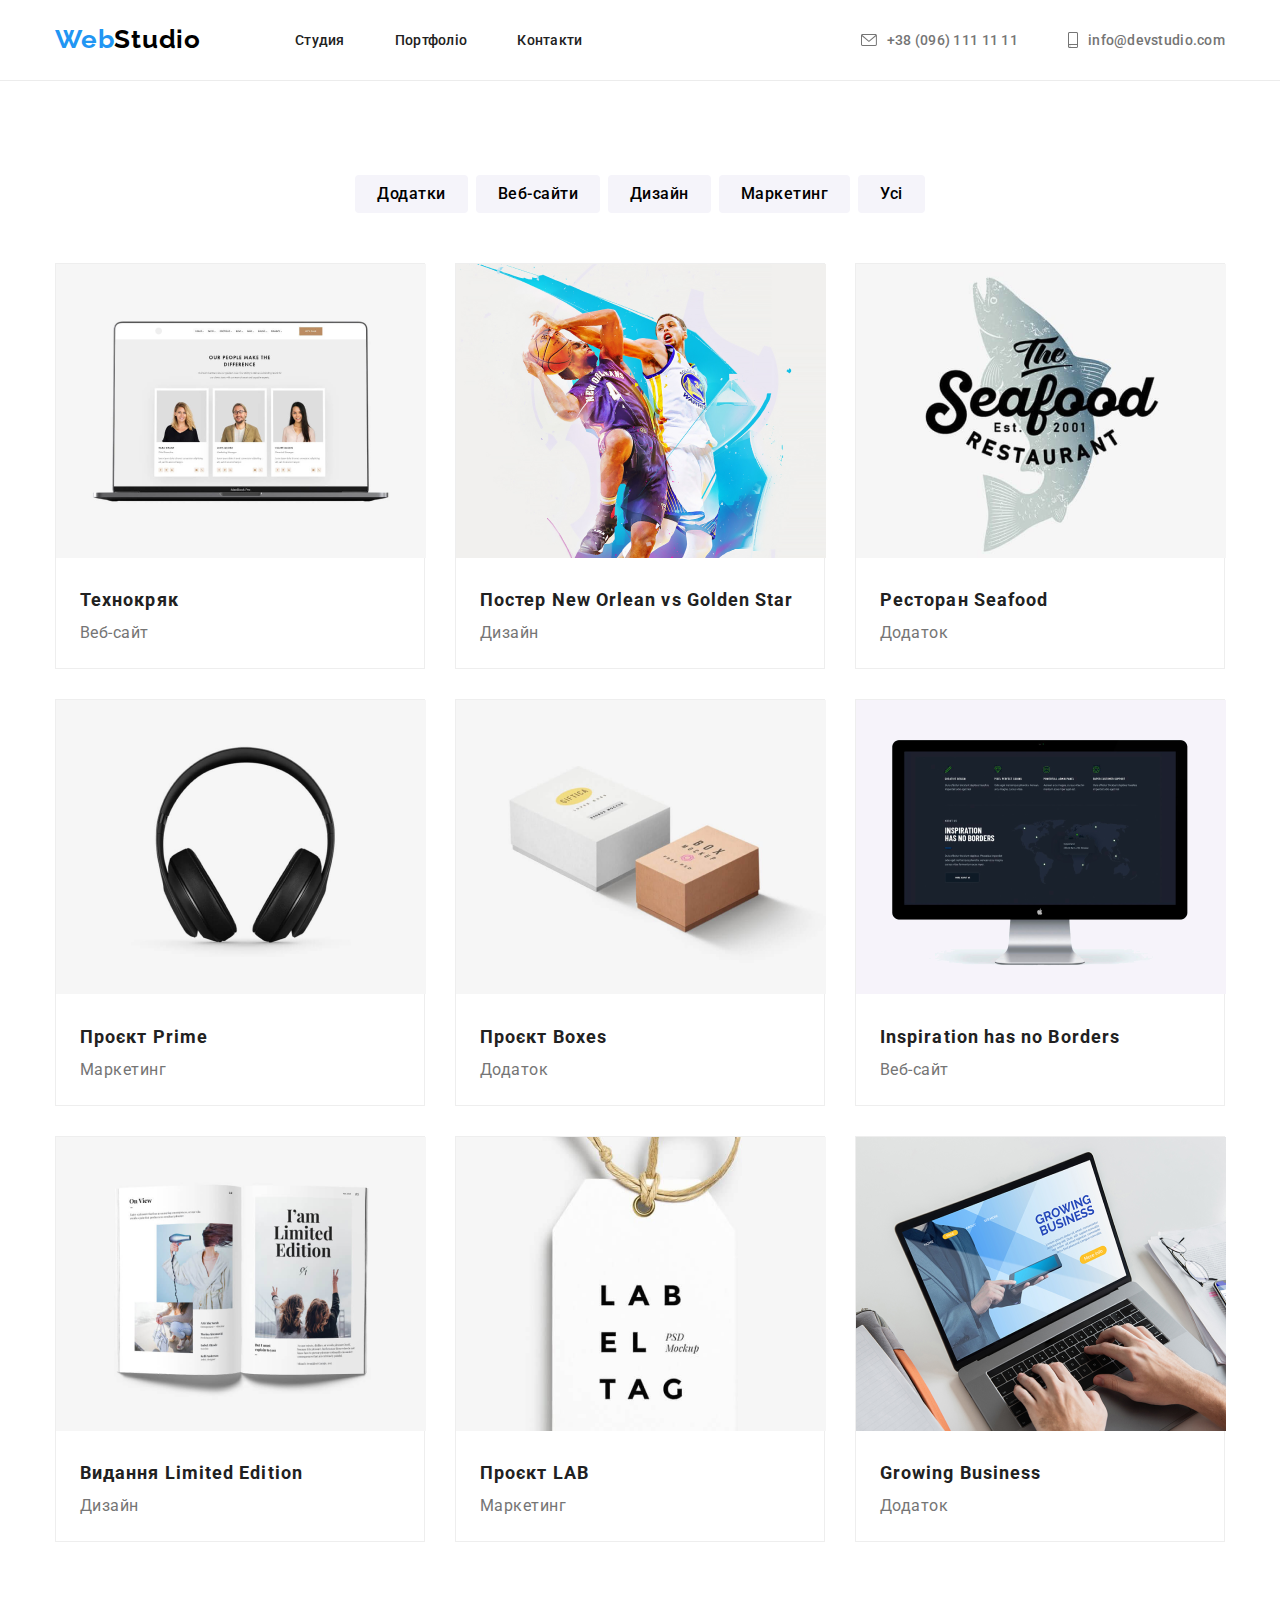
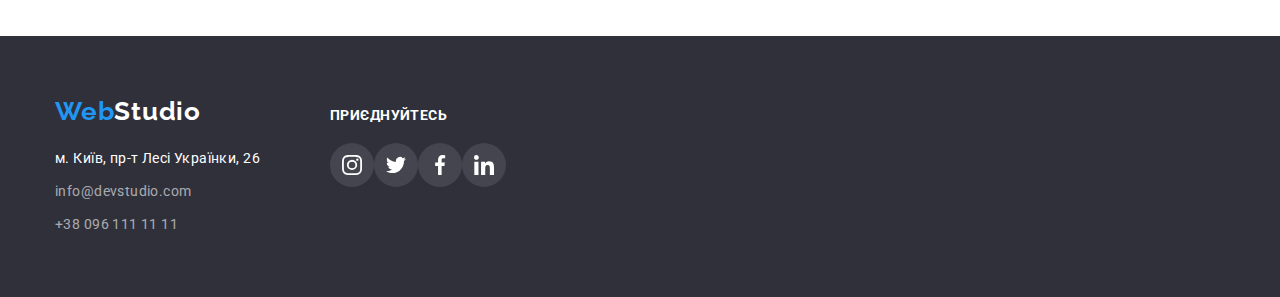
==== portfolio.html @ ba8a191d "add styles" ====
<!DOCTYPE html>
<html lang="uk">
  <head>
    <meta charset="UTF-8" />
    <meta http-equiv="X-UA-Compatible" content="IE=edge" />
    <meta name="viewport" content="width=device-width, initial-scale=1.0" />
    <link
      href="https://fonts.googleapis.com/css2?family=Raleway:wght@700&display=swap"
      rel="stylesheet"
    />
    <link rel="preconnect" href="https://fonts.googleapis.com" />
    <link rel="preconnect" href="https://fonts.gstatic.com" crossorigin />
    <link
      href="https://fonts.googleapis.com/css2?family=Raleway:wght@700&family=Roboto:wght@400;500;700;900&display=swap"
      rel="stylesheet"
    />
    <link
      rel="stylesheet"
      href="https://cdnjs.cloudflare.com/ajax/libs/modern-normalize/1.1.0/modern-normalize.min.css"
    />
    <link rel="stylesheet" href="./styles/portfolio.css" />
    <title>Web Studio</title>
  </head>
  <body>
    <!--Шапка и навигатор-->
    <header class="page-header">
      <nav class="container main-nav">
        <a class="website_name name-1" href="/index.html"
          >Web<span class="studio">Studio</span></a
        >
        <ul class="list">
          <li class="item"><a class="choice" href="./index.html">Студия</a></li>
          <li class="item"><a class="choice" href="">Портфоліо</a></li>
          <li class="item"><a class="choice" href="">Контакти</a></li>
        </ul>
        <div class="info">
          <a class="contact" href="tel:+380961111111">
            <svg class="link_mail">
              <use
                href="images/icon/symbol-defs_2.svg#icon-envelope-hover"
                width="16"
                height="12"
              ></use>
            </svg>
            +38 (096) 111 11 11</a
          >
          <a class="contact" href="mailto:info@devstudio.com">
            <svg class="link_nomer">
              <use href="./images/icon/symbol-defs_2.svg#icon-smartphone"></use>
            </svg>
            info@devstudio.com</a
          >
        </div>
      </nav>
    </header>
    <!-- Кнопки 6 штук-->
    <main>
      <section class="button_fon">
        <div class="container cont_main">
          <ul class="list-1">
            <li class="knopki">
              <button type="button" class="but">Додатки</button>
            </li>
            <li class="knopki">
              <button type="button" class="but">Веб-сайти</button>
            </li>
            <li class="knopki">
              <button type="button" class="but">Дизайн</button>
            </li>
            <li class="knopki">
              <button type="button" class="but">Маркетинг</button>
            </li>
            <li class="knopki">
              <button type="button" class="but">Усі</button>
            </li>
          </ul>
          <!-- Перечень фото с обьяснением-->
          <ul class="list-2">
            <li class="item_photo">
              <img width="370" src="./images/img/h1.jpeg" alt="Технокряк" />
              <div class="h3_p">
                <h3 class="hthree">Технокряк</h3>
                <p class="text">Веб-сайт</p>
              </div>
            </li>
            <li class="item_photo">
              <img
                width="370"
                src="./images/img/h2.jpeg"
                alt="Постер New Orlean vs Golden Star"
              />
              <div class="h3_p">
                <h3 class="hthree">Постер New Orlean vs Golden Star</h3>
                <p class="text">Дизайн</p>
              </div>
            </li>
            <li class="item_photo">
              <img
                width="370"
                src="./images/img/h3.jpeg"
                alt="Ресторан Seafood"
              />
              <div class="h3_p">
                <h3 class="hthree">Ресторан Seafood</h3>
                <p class="text">Додаток</p>
              </div>
            </li>
            <li class="item_photo">
              <img width="370" src="./images/img/h4.jpeg" alt="Проєкт Prime" />
              <div class="h3_p">
                <h3 class="hthree">Проєкт Prime</h3>
                <p class="text">Маркетинг</p>
              </div>
            </li>
            <li class="item_photo">
              <img width="370" src="./images/img/h5.jpeg" alt="Проєкт Boxes" />
              <div class="h3_p">
                <h3 class="hthree">Проєкт Boxes</h3>
                <p class="text">Додаток</p>
              </div>
            </li>
            <li class="item_photo">
              <img
                width="370"
                src="./images/img/h6.jpeg"
                alt="Inspiration has no Borders"
              />
              <div class="h3_p">
                <h3 class="hthree">Inspiration has no Borders</h3>
                <p class="text">Веб-сайт</p>
              </div>
            </li>
            <li class="item_photo">
              <img
                width="370"
                src="./images/img/h7.jpeg"
                alt="Видання Limited Edition"
              />
              <div class="h3_p">
                <h3 class="hthree">Видання Limited Edition</h3>
                <p class="text">Дизайн</p>
              </div>
            </li>
            <li class="item_photo">
              <img width="370" src="./images/img/h8.jpeg" alt="Проєкт LAB" />
              <div class="h3_p">
                <h3 class="hthree">Проєкт LAB</h3>
                <p class="text">Маркетинг</p>
              </div>
            </li>
            <li class="item_photo">
              <img
                width="370"
                src="./images/img/h9.jpeg"
                alt="Growing Business"
              />
              <div class="h3_p">
                <h3 class="hthree">Growing Business</h3>
                <p class="text">Додаток</p>
              </div>
            </li>
          </ul>
        </div>
      </section>
    </main>
    <!--Дно-->
    <footer class="floor">
      <div class="container footre-container">
        <div class="streat_contact-1">
          <a class="website_name web" href="WebStudio"
            >Web<span class="studioo">Studio</span></a
          >
          <address class="streat">м. Київ, пр-т Лесі Українки, 26</address>
          <a class="contact-1" href="mailto:info@devstudio.com"
            >info@devstudio.com</a
          >
          <a class="contact-1" href="tel:380961111111">+38 096 111 11 11</a>
        </div>
        <div>
          <h3 class="join">ПРИЄДНУЙТЕСЬ</h3>

          <ul class="social_network">
            <li class="iconn">
              <a class="icons" href="#">
                <svg class="svg_4_4" width="20" height="20">
                  <use
                    href="./images/icon/symbol-defs_2.svg#icon-instagram"
                  ></use>
                </svg>
              </a>
            </li>
            <li class="iconn">
              <a class="icons" href="#">
                <svg class="svg_4_4" width="20" height="20">
                  <use
                    href="./images/icon/symbol-defs_2.svg#icon-twitter"
                  ></use>
                </svg>
              </a>
            </li>
            <li class="iconn">
              <a class="icons" href="#">
                <svg class="svg_4_4" width="20" height="20">
                  <use
                    href="./images/icon/symbol-defs_2.svg#icon-facebook"
                  ></use>
                </svg>
              </a>
            </li>
            <li class="iconn">
              <a class="icons" href="#">
                <svg class="svg_4_4" width="20" height="20">
                  <use
                    href="./images/icon/symbol-defs_2.svg#icon-linkedin"
                  ></use>
                </svg>
              </a>
            </li>
          </ul>
        </div>
      </div>
    </footer>
  </body>
</html>
---- styles/portfolio.css ----
h1,
h2,
h3,
h4,
h5,
h6,
p,
ul,
li{
    margin: 0;
    padding: 0;
}
:root {
    --blue:#2196F3;
    --white: #FFF;
    --font-roboto: Roboto;
    --grey: #757575;
    
}

/* HEADER-ШАПКА !!! */
.page-header {
    border-bottom: 1px solid #ECECEC;
}

.container{
    max-width: 1200px;
    margin-left: auto;
    margin-right: auto;
    padding-left: 15px;
    padding-right: 15px;
}

.main-nav {
    display: flex;
    align-items: center;
}
.name-1 {
    padding-top: 24px;
    padding-bottom: 25px;
    margin-right: 94px;
}

.list {
    display: flex;
}
.item + .item {
    margin-left: 50px;
}

.choice {
    display: block;
    padding-top: 32px;
    padding-bottom: 32px;
    font-family: var(--font-roboto);
    font-weight: 500;
    font-size: 14px;
    line-height: 1.1428;
    letter-spacing: 0.02em;

    color: #212121;
    text-decoration: none;
}

.contact {
    display: flex;
    align-items: center;
    padding-top: 32px;
    padding-bottom: 32px;
    font-family: var(--font-roboto);
    font-weight: 500;
    font-size: 14px;
    line-height: 1.1428;
    letter-spacing: 0.02em;

    text-decoration: none;

    color: var(--grey);
}
.info {
    display: flex;
    margin-left: auto;
}
.contact + .contact {
    margin-left: 50px;
}
.link_mail {
    fill: currentColor;
    width: 16px; 
    height: 12px;
    margin-right: 10px;
}
.link_nomer {
   fill: currentColor;
   width: 10px; 
   height: 16px;
   margin-right: 10px;
}

.link_mail:hover,
.link_nomer:hover {
    fill: var(--blue);
}
.choice:hover ,
.contact:hover ,
.choice:focus ,
.contact:focus {
    color: var(--blue);
}
.list,
.list-1 ,
.list-2 {
    list-style: none;
}
/* ИМЯ САЙТА  */
.website_name {
    font-family: raleway;
    font-weight: 700;
    font-size: 26px;
    line-height: 1.19;
    letter-spacing: 0.03em;
    
    color: var(--blue);

    text-decoration: none;
}
.studio {
    color: #000;
}
.studioo {
    color: var(--white);
}




/* КНОПКИ */

.button_fon {
    padding-top: 94px;
    padding-bottom: 94px;
}
.but:hover ,
.but:focus {
    background-color: var(--blue);
    color: var(--white);
    box-shadow: 0px 3px 1px rgba(0, 0, 0, 0.1), 0px 1px 2px rgba(0, 0, 0, 0.08), 0px 2px 2px rgba(0, 0, 0, 0.12);
   
}

.list-1 {
    display: flex;
    text-align: center;
    justify-content: center;
    margin-bottom: 50px;
}
.knopki + .knopki {
    margin-left: 8px;
}
.but {
    padding-top: 6px;
    padding-bottom: 6px;
    padding-left: 22px;
    padding-right: 22px;
    font-family: var(--font-roboto);
    border-radius: 4px;
    font-weight: 500;
    font-size: 16px;
    letter-spacing: 0.03em;
    line-height: 1.625;
    cursor: pointer;
    background: #F5F4FA;
    border: none;
}

/* 9 ФОТО ,НАЗВАНИЕ */

.item_photo {
    width:calc((100% - 60px) / 3);
   
}

.item_photo:nth-last-child(-n + 3) {
    margin-bottom: 0;
}
.list-2 {
    list-style: none;
    display: flex;
    flex-wrap:  wrap;
    gap: 30px;
    
}


.item_photo {
    background: var(--white);
    border: 1px solid #EEEEEE;
    
}
.item_photo:hover {
    box-shadow: 0px 1px 1px rgba(0, 0, 0, 0.12), 
    0px 4px 4px rgba(0, 0, 0, 0.06), 1px 4px 6px 
rgba(0, 0, 0, 0.16);
}
.h3_p {
    padding: 20px 24px;
}
.hthree {
    font-family: var(--font-roboto);
    font-weight: 700;
    font-size: 18px;
    line-height: 2;
    letter-spacing: 0.06em;

    color: #212121;
}
.text {
    font-family: var(--font-roboto);
    font-style: normal;
    font-weight: 400;
    font-size: 16px;
    line-height: 1.875;
    letter-spacing: 0.03em;
    color: var(--grey);
}
.social_network {
    display: flex;
    list-style: none;
}
/* FOOTER- НИЗ */

.floor {
    padding-top: 60px;
    padding-bottom: 60px;
    background-color: #2F303A;
}

.streat {
    margin-bottom: 9px;
    font-family: var(--font-roboto);
    font-style: normal;
    font-size: 14px;
    line-height: 1.714;
    letter-spacing: 0.03em;

    color:  var(--white);
}
.contact-1 {
    display: block;
    font-family: var(--font-roboto);
    font-size: 14px;
    line-height: 1.714;
    letter-spacing: 0.03em;
    text-decoration: none;

    color: rgba(255, 255, 255, 0.6);
}
.contact-1:hover ,
.contact-1:focus {
    color: var(--blue);
}

.web {
    display: block;
    margin-bottom: 20px;
}
.contact-1 + .contact-1 {
    margin-top: 9px;
}
.streat_contact-1 {
    margin-right: 70px;
}

.join {
    font-family: var(--font-roboto);
    font-weight: 700;
    font-size: 14px;
    line-height: 1.1428;
    letter-spacing: 0.03em;
    color: var(--white);
    margin-bottom: 20px;
}
.svg_4_4 {
    fill: var(--white);
}
.footre-container {
    display: flex;
    align-items: baseline;
}
.icons {
    width: 44px;
    height: 44px;
    border-radius: 50%;
    display: flex;
    justify-content: center;
    align-items: center;
    background-color: #FFFFFF1A;
}
.icons:hover ,
.icons:focus{
    background-color: var(--blue);
}
.svg_4 {
    fill: #AFB1B8;
    
} 
.svg_4:hover {
    fill: var(--white);
}
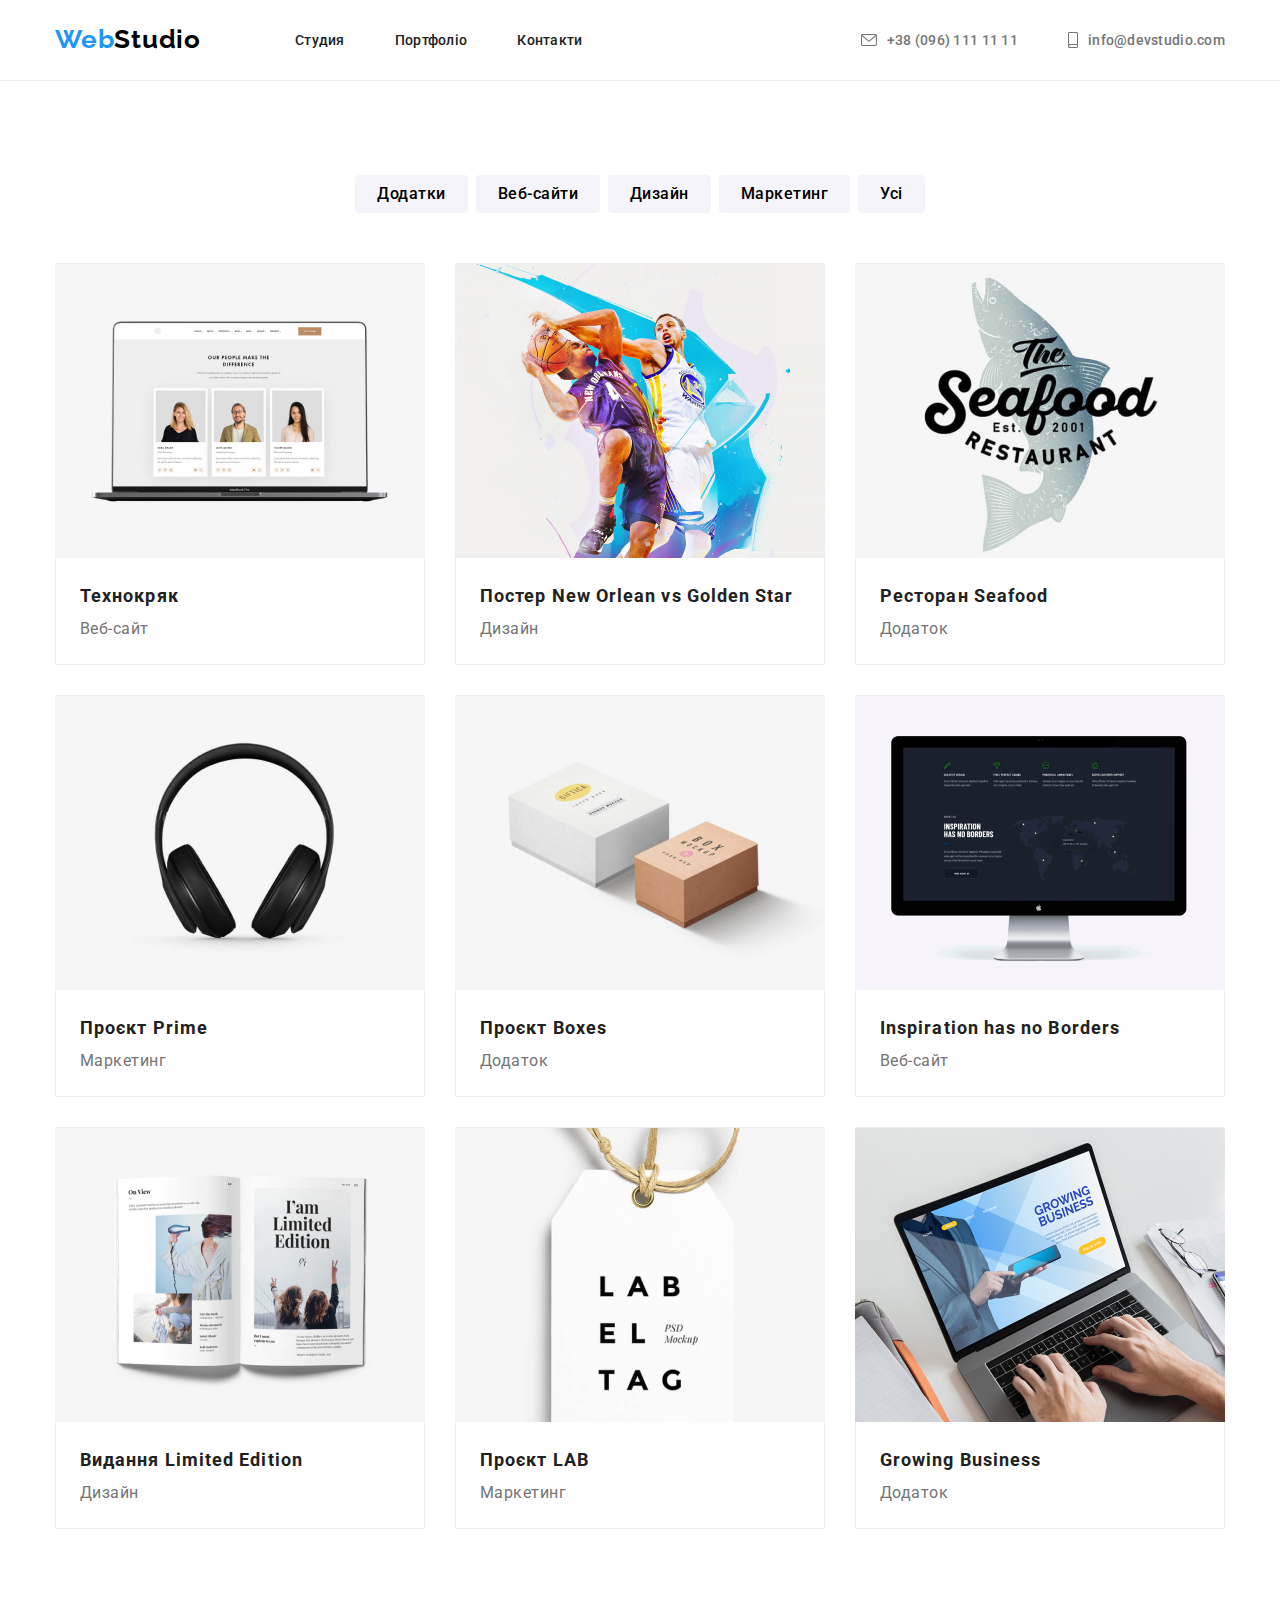
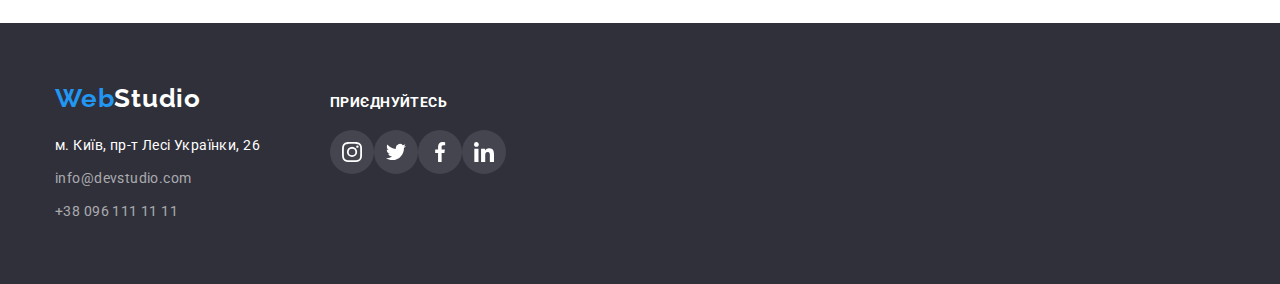
==== commit f96a80e5: "в пути" ====
--- a/portfolio.html
+++ b/portfolio.html
@@ -77,83 +77,154 @@
           <!-- Перечень фото с обьяснением-->
           <ul class="list-2">
             <li class="item_photo">
-              <img width="370" src="./images/img/h1.jpeg" alt="Технокряк" />
+              <div class="relativ_thumb">
+                <img width="370" src="./images/img/h1.jpeg" alt="Технокряк" />
+                <p class="text-thumb">
+                  Ресурс пропонує комплексні пропозиції з різним рівнем
+                  функціоналу та сервісів. Все це дозволить відвідувачу отримати
+                  вичерпні відомості про компанію чи приватну особу.
+                </p>
+              </div>
               <div class="h3_p">
                 <h3 class="hthree">Технокряк</h3>
                 <p class="text">Веб-сайт</p>
               </div>
             </li>
             <li class="item_photo">
-              <img
-                width="370"
-                src="./images/img/h2.jpeg"
-                alt="Постер New Orlean vs Golden Star"
-              />
+              <div class="relativ_thumb">
+                <img
+                  width="370"
+                  src="./images/img/h2.jpeg"
+                  alt="Постер New Orlean vs Golden Star"
+                />
+                <p class="text-thumb">
+                  Ресурс пропонує комплексні пропозиції з різним рівнем
+                  функціоналу та сервісів. Все це дозволить відвідувачу отримати
+                  вичерпні відомості про компанію чи приватну особу.
+                </p>
+              </div>
+              
               <div class="h3_p">
                 <h3 class="hthree">Постер New Orlean vs Golden Star</h3>
                 <p class="text">Дизайн</p>
               </div>
             </li>
             <li class="item_photo">
-              <img
-                width="370"
-                src="./images/img/h3.jpeg"
-                alt="Ресторан Seafood"
-              />
+              <div class="relativ_thumb">
+                <img
+                  width="370"
+                  src="./images/img/h3.jpeg"
+                  alt="Ресторан Seafood"
+                />
+                <p class="text-thumb">
+                  Ресурс пропонує комплексні пропозиції з різним рівнем
+                  функціоналу та сервісів. Все це дозволить відвідувачу отримати
+                  вичерпні відомості про компанію чи приватну особу.
+                </p>
+              </div>
+              
               <div class="h3_p">
                 <h3 class="hthree">Ресторан Seafood</h3>
                 <p class="text">Додаток</p>
               </div>
             </li>
             <li class="item_photo">
-              <img width="370" src="./images/img/h4.jpeg" alt="Проєкт Prime" />
+              <div class="relativ_thumb">
+                <img width="370" src="./images/img/h4.jpeg" alt="Проєкт Prime" />
+                <p class="text-thumb">
+                  Ресурс пропонує комплексні пропозиції з різним рівнем
+                  функціоналу та сервісів. Все це дозволить відвідувачу отримати
+                  вичерпні відомості про компанію чи приватну особу.
+                </p>
+              </div>
+              
               <div class="h3_p">
                 <h3 class="hthree">Проєкт Prime</h3>
                 <p class="text">Маркетинг</p>
               </div>
             </li>
             <li class="item_photo">
-              <img width="370" src="./images/img/h5.jpeg" alt="Проєкт Boxes" />
+              <div class="relativ_thumb">
+                <img width="370" src="./images/img/h5.jpeg" alt="Проєкт Boxes" />
+                <p class="text-thumb">
+                  Ресурс пропонує комплексні пропозиції з різним рівнем
+                  функціоналу та сервісів. Все це дозволить відвідувачу отримати
+                  вичерпні відомості про компанію чи приватну особу.
+                </p>
+              </div>
+              
               <div class="h3_p">
                 <h3 class="hthree">Проєкт Boxes</h3>
                 <p class="text">Додаток</p>
               </div>
             </li>
             <li class="item_photo">
-              <img
-                width="370"
-                src="./images/img/h6.jpeg"
-                alt="Inspiration has no Borders"
-              />
+              <div class="relativ_thumb">
+                <img
+                  width="370"
+                  src="./images/img/h6.jpeg"
+                  alt="Inspiration has no Borders"
+                />
+                <p class="text-thumb">
+                  Ресурс пропонує комплексні пропозиції з різним рівнем
+                  функціоналу та сервісів. Все це дозволить відвідувачу отримати
+                  вичерпні відомості про компанію чи приватну особу.
+                </p>
+              </div>
+             
               <div class="h3_p">
                 <h3 class="hthree">Inspiration has no Borders</h3>
                 <p class="text">Веб-сайт</p>
               </div>
             </li>
             <li class="item_photo">
-              <img
-                width="370"
-                src="./images/img/h7.jpeg"
-                alt="Видання Limited Edition"
-              />
+              <div class="relativ_thumb">
+                <img
+                  width="370"
+                  src="./images/img/h7.jpeg"
+                  alt="Видання Limited Edition"
+                />
+                <p class="text-thumb">
+                  Ресурс пропонує комплексні пропозиції з різним рівнем
+                  функціоналу та сервісів. Все це дозволить відвідувачу отримати
+                  вичерпні відомості про компанію чи приватну особу.
+                </p>
+              </div>
+              
               <div class="h3_p">
                 <h3 class="hthree">Видання Limited Edition</h3>
                 <p class="text">Дизайн</p>
               </div>
             </li>
             <li class="item_photo">
-              <img width="370" src="./images/img/h8.jpeg" alt="Проєкт LAB" />
+              <div class="relativ_thumb">
+                <img width="370" src="./images/img/h8.jpeg" alt="Проєкт LAB" />
+                <p class="text-thumb">
+                  Ресурс пропонує комплексні пропозиції з різним рівнем
+                  функціоналу та сервісів. Все це дозволить відвідувачу отримати
+                  вичерпні відомості про компанію чи приватну особу.
+                </p>
+              </div>
+              
               <div class="h3_p">
                 <h3 class="hthree">Проєкт LAB</h3>
                 <p class="text">Маркетинг</p>
               </div>
             </li>
             <li class="item_photo">
-              <img
-                width="370"
-                src="./images/img/h9.jpeg"
-                alt="Growing Business"
-              />
+              <div class="relativ_thumb">
+                <img
+                  width="370"
+                  src="./images/img/h9.jpeg"
+                  alt="Growing Business"
+                />
+                <p class="text-thumb">
+                  Ресурс пропонує комплексні пропозиції з різним рівнем
+                  функціоналу та сервісів. Все це дозволить відвідувачу отримати
+                  вичерпні відомості про компанію чи приватну особу.
+                </p>
+              </div>
+              
               <div class="h3_p">
                 <h3 class="hthree">Growing Business</h3>
                 <p class="text">Додаток</p>
--- a/styles/portfolio.css
+++ b/styles/portfolio.css
@@ -178,12 +178,56 @@
 
 .item_photo {
     width:calc((100% - 60px) / 3);
-   
-}
+}
+
+.relativ_thumb {
+    position: relative;
+    display: flex;
+    justify-content: center;
+
+}
+.relativ_thumb::before {
+    content: "";
+    position: absolute;
+    
+    width: 100%;
+    height: 100%;
+    background: rgba(33, 150, 243, 0.9);
+    opacity: 0;
+}
+.relativ_thumb:hover::before {
+    opacity: 1;
+    transition: 250ms opacity linear;
+ }
+
+
+.text-thumb {
+    display: flex;
+    position: absolute;
+    font-family: 'Roboto';
+    font-size: 18px;
+    line-height: 1.55;
+    letter-spacing: 0.03em;  
+    color: var(--white);
+    bottom: 63px;
+    width: 322px;
+    height: 168px;
+    opacity: 0;
+}
+ .relativ_thumb:hover .text-thumb {
+    opacity: 1;
+    transition: 250ms opacity linear;
+ }
+
 
 .item_photo:nth-last-child(-n + 3) {
     margin-bottom: 0;
 }
+
+
+
+
+
 .list-2 {
     list-style: none;
     display: flex;
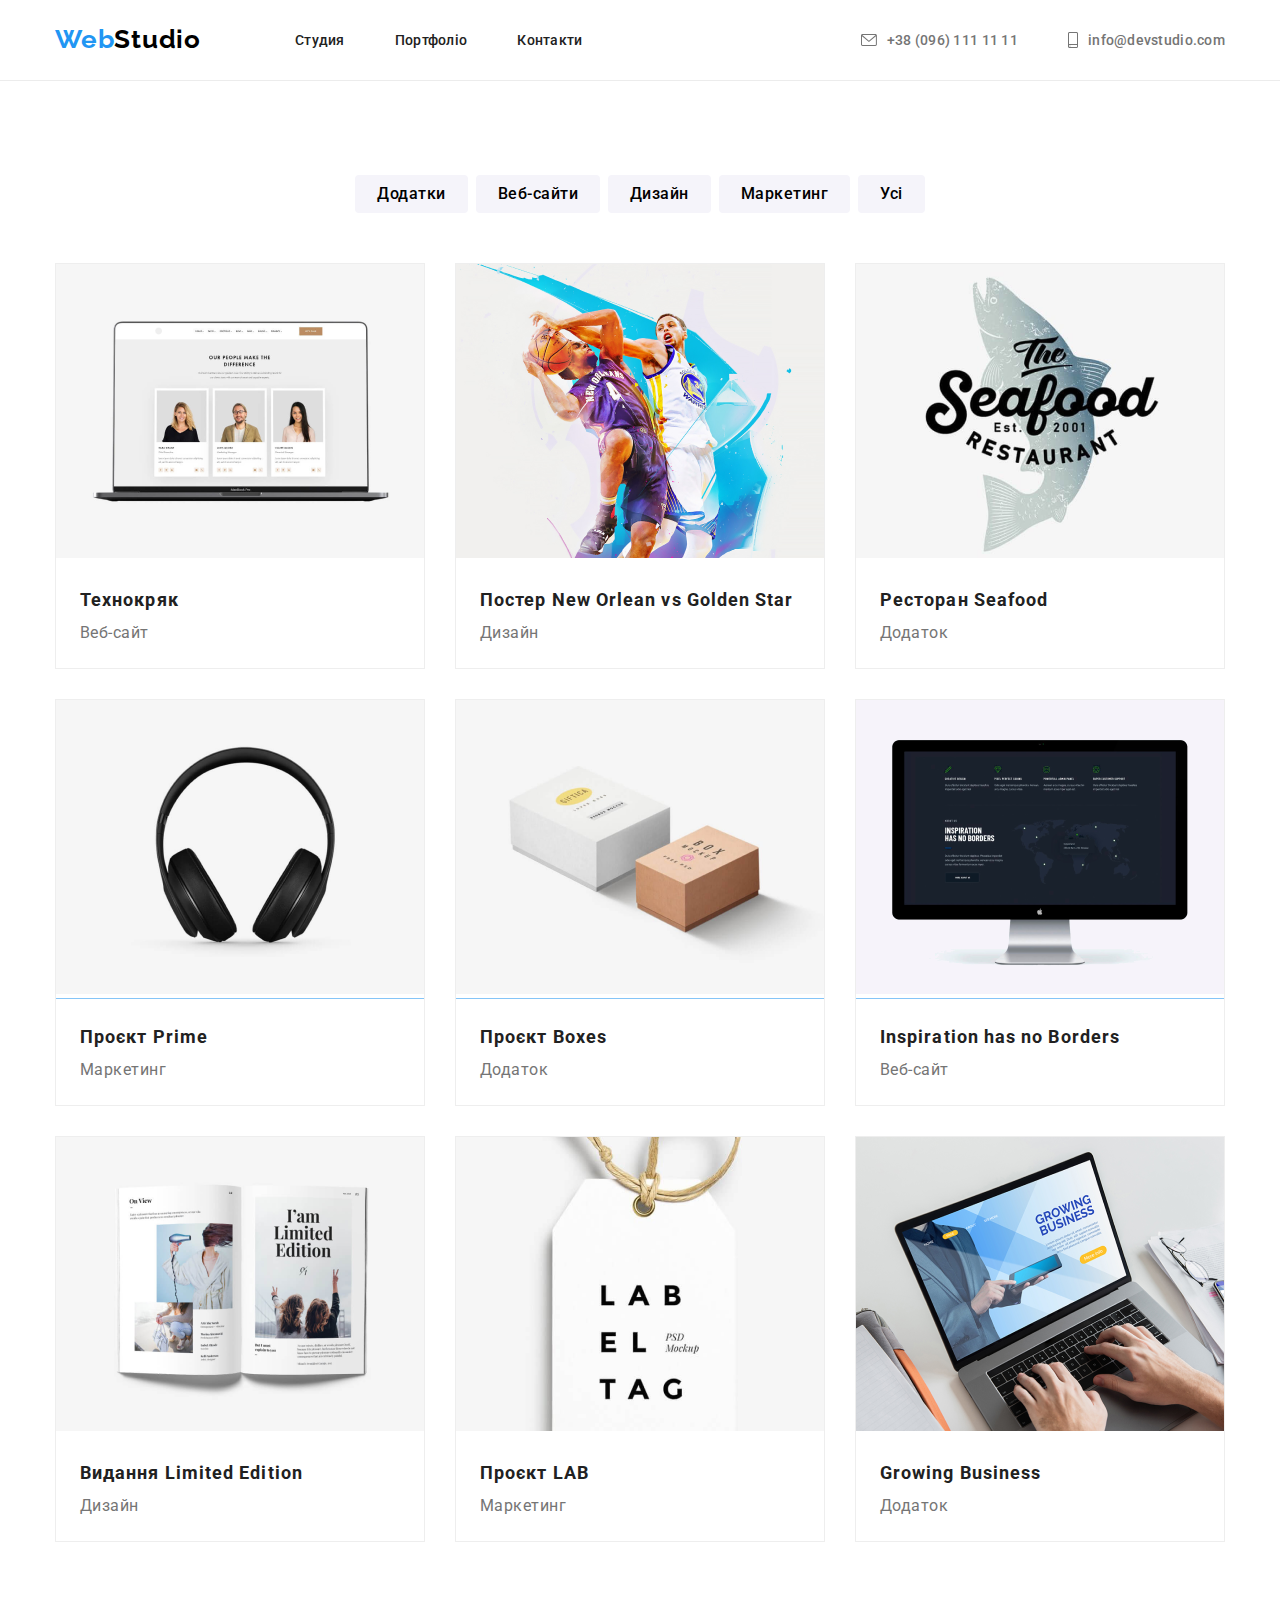
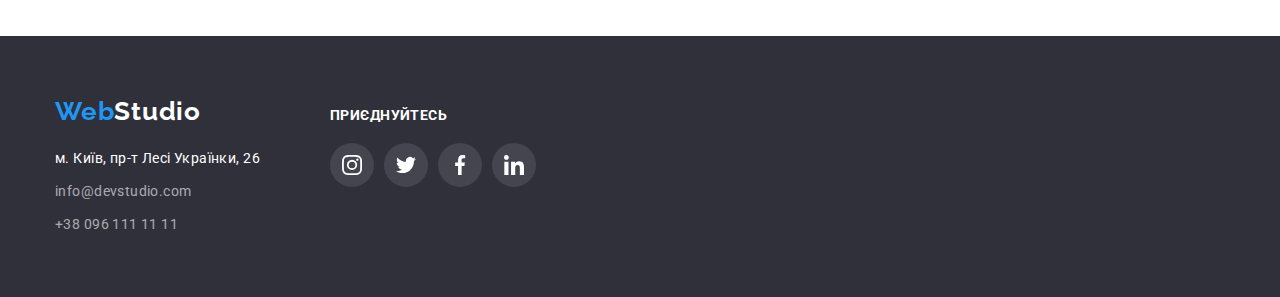
==== commit 653a0abc: "transition (last modal)" ====
--- a/portfolio.html
+++ b/portfolio.html
@@ -29,9 +29,11 @@
           >Web<span class="studio">Studio</span></a
         >
         <ul class="list">
-          <li class="item"><a class="choice" href="./index.html">Студия</a></li>
-          <li class="item"><a class="choice" href="">Портфоліо</a></li>
-          <li class="item"><a class="choice" href="">Контакти</a></li>
+          <li class="item">
+            <a class="choice card" href="./index.html">Студия</a>
+          </li>
+          <li class="item"><a class="choice card" href="">Портфоліо</a></li>
+          <li class="item"><a class="choice card" href="">Контакти</a></li>
         </ul>
         <div class="info">
           <a class="contact" href="tel:+380961111111">
@@ -77,158 +79,188 @@
           <!-- Перечень фото с обьяснением-->
           <ul class="list-2">
             <li class="item_photo">
-              <div class="relativ_thumb">
-                <img width="370" src="./images/img/h1.jpeg" alt="Технокряк" />
-                <p class="text-thumb">
-                  Ресурс пропонує комплексні пропозиції з різним рівнем
-                  функціоналу та сервісів. Все це дозволить відвідувачу отримати
-                  вичерпні відомості про компанію чи приватну особу.
-                </p>
-              </div>
-              <div class="h3_p">
-                <h3 class="hthree">Технокряк</h3>
-                <p class="text">Веб-сайт</p>
-              </div>
-            </li>
-            <li class="item_photo">
-              <div class="relativ_thumb">
-                <img
-                  width="370"
-                  src="./images/img/h2.jpeg"
-                  alt="Постер New Orlean vs Golden Star"
-                />
-                <p class="text-thumb">
-                  Ресурс пропонує комплексні пропозиції з різним рівнем
-                  функціоналу та сервісів. Все це дозволить відвідувачу отримати
-                  вичерпні відомості про компанію чи приватну особу.
-                </p>
-              </div>
-              
-              <div class="h3_p">
-                <h3 class="hthree">Постер New Orlean vs Golden Star</h3>
-                <p class="text">Дизайн</p>
-              </div>
-            </li>
-            <li class="item_photo">
-              <div class="relativ_thumb">
-                <img
-                  width="370"
-                  src="./images/img/h3.jpeg"
-                  alt="Ресторан Seafood"
-                />
-                <p class="text-thumb">
-                  Ресурс пропонує комплексні пропозиції з різним рівнем
-                  функціоналу та сервісів. Все це дозволить відвідувачу отримати
-                  вичерпні відомості про компанію чи приватну особу.
-                </p>
-              </div>
-              
-              <div class="h3_p">
-                <h3 class="hthree">Ресторан Seafood</h3>
-                <p class="text">Додаток</p>
-              </div>
-            </li>
-            <li class="item_photo">
-              <div class="relativ_thumb">
-                <img width="370" src="./images/img/h4.jpeg" alt="Проєкт Prime" />
-                <p class="text-thumb">
-                  Ресурс пропонує комплексні пропозиції з різним рівнем
-                  функціоналу та сервісів. Все це дозволить відвідувачу отримати
-                  вичерпні відомості про компанію чи приватну особу.
-                </p>
-              </div>
-              
-              <div class="h3_p">
-                <h3 class="hthree">Проєкт Prime</h3>
-                <p class="text">Маркетинг</p>
-              </div>
-            </li>
-            <li class="item_photo">
-              <div class="relativ_thumb">
-                <img width="370" src="./images/img/h5.jpeg" alt="Проєкт Boxes" />
-                <p class="text-thumb">
-                  Ресурс пропонує комплексні пропозиції з різним рівнем
-                  функціоналу та сервісів. Все це дозволить відвідувачу отримати
-                  вичерпні відомості про компанію чи приватну особу.
-                </p>
-              </div>
-              
-              <div class="h3_p">
-                <h3 class="hthree">Проєкт Boxes</h3>
-                <p class="text">Додаток</p>
-              </div>
-            </li>
-            <li class="item_photo">
-              <div class="relativ_thumb">
-                <img
-                  width="370"
-                  src="./images/img/h6.jpeg"
-                  alt="Inspiration has no Borders"
-                />
-                <p class="text-thumb">
-                  Ресурс пропонує комплексні пропозиції з різним рівнем
-                  функціоналу та сервісів. Все це дозволить відвідувачу отримати
-                  вичерпні відомості про компанію чи приватну особу.
-                </p>
-              </div>
-             
-              <div class="h3_p">
-                <h3 class="hthree">Inspiration has no Borders</h3>
-                <p class="text">Веб-сайт</p>
-              </div>
-            </li>
-            <li class="item_photo">
-              <div class="relativ_thumb">
-                <img
-                  width="370"
-                  src="./images/img/h7.jpeg"
-                  alt="Видання Limited Edition"
-                />
-                <p class="text-thumb">
-                  Ресурс пропонує комплексні пропозиції з різним рівнем
-                  функціоналу та сервісів. Все це дозволить відвідувачу отримати
-                  вичерпні відомості про компанію чи приватну особу.
-                </p>
-              </div>
-              
-              <div class="h3_p">
-                <h3 class="hthree">Видання Limited Edition</h3>
-                <p class="text">Дизайн</p>
-              </div>
-            </li>
-            <li class="item_photo">
-              <div class="relativ_thumb">
-                <img width="370" src="./images/img/h8.jpeg" alt="Проєкт LAB" />
-                <p class="text-thumb">
-                  Ресурс пропонує комплексні пропозиції з різним рівнем
-                  функціоналу та сервісів. Все це дозволить відвідувачу отримати
-                  вичерпні відомості про компанію чи приватну особу.
-                </p>
-              </div>
-              
-              <div class="h3_p">
-                <h3 class="hthree">Проєкт LAB</h3>
-                <p class="text">Маркетинг</p>
-              </div>
-            </li>
-            <li class="item_photo">
-              <div class="relativ_thumb">
-                <img
-                  width="370"
-                  src="./images/img/h9.jpeg"
-                  alt="Growing Business"
-                />
-                <p class="text-thumb">
-                  Ресурс пропонує комплексні пропозиції з різним рівнем
-                  функціоналу та сервісів. Все це дозволить відвідувачу отримати
-                  вичерпні відомості про компанію чи приватну особу.
-                </p>
-              </div>
-              
-              <div class="h3_p">
-                <h3 class="hthree">Growing Business</h3>
-                <p class="text">Додаток</p>
-              </div>
+              <a href="#">
+                <div class="relativ_thumb">
+                  <img width="370" src="./images/img/h1.jpeg" alt="Технокряк" />
+                  <p class="overlay">
+                    Ресурс пропонує комплексні пропозиції з різним рівнем
+                    функціоналу та сервісів. Все це дозволить відвідувачу
+                    отримати вичерпні відомості про компанію чи приватну особу.
+                  </p>
+                </div>
+                <div class="h3_p">
+                  <h3 class="hthree">Технокряк</h3>
+                  <p class="text">Веб-сайт</p>
+                </div>
+              </a>
+            </li>
+            <li class="item_photo">
+              <a href="#">
+                <div class="relativ_thumb">
+                  <img
+                    width="370"
+                    src="./images/img/h2.jpeg"
+                    alt="Постер New Orlean vs Golden Star"
+                  />
+                  <p class="overlay">
+                    Ресурс пропонує комплексні пропозиції з різним рівнем
+                    функціоналу та сервісів. Все це дозволить відвідувачу
+                    отримати вичерпні відомості про компанію чи приватну особу.
+                  </p>
+                </div>
+
+                <div class="h3_p">
+                  <h3 class="hthree">Постер New Orlean vs Golden Star</h3>
+                  <p class="text">Дизайн</p>
+                </div>
+              </a>
+            </li>
+            <li class="item_photo">
+              <a href="#">
+                <div class="relativ_thumb">
+                  <img
+                    width="370"
+                    src="./images/img/h3.jpeg"
+                    alt="Ресторан Seafood"
+                  />
+                  <p class="overlay">
+                    Ресурс пропонує комплексні пропозиції з різним рівнем
+                    функціоналу та сервісів. Все це дозволить відвідувачу
+                    отримати вичерпні відомості про компанію чи приватну особу.
+                  </p>
+                </div>
+
+                <div class="h3_p">
+                  <h3 class="hthree">Ресторан Seafood</h3>
+                  <p class="text">Додаток</p>
+                </div>
+              </a>
+            </li>
+            <li class="item_photo">
+              <a href="#">
+                <div class="relativ_thumb">
+                  <img
+                    width="370"
+                    src="./images/img/h4.jpeg"
+                    alt="Проєкт Prime"
+                  />
+                  <p class="overlay">
+                    Ресурс пропонує комплексні пропозиції з різним рівнем
+                    функціоналу та сервісів. Все це дозволить відвідувачу
+                    отримати вичерпні відомості про компанію чи приватну особу.
+                  </p>
+                </div>
+
+                <div class="h3_p">
+                  <h3 class="hthree">Проєкт Prime</h3>
+                  <p class="text">Маркетинг</p>
+                </div>
+              </a>
+            </li>
+            <li class="item_photo">
+              <a href="#">
+                <div class="relativ_thumb">
+                  <img
+                    width="370"
+                    src="./images/img/h5.jpeg"
+                    alt="Проєкт Boxes"
+                  />
+                  <p class="overlay">
+                    Ресурс пропонує комплексні пропозиції з різним рівнем
+                    функціоналу та сервісів. Все це дозволить відвідувачу
+                    отримати вичерпні відомості про компанію чи приватну особу.
+                  </p>
+                </div>
+
+                <div class="h3_p">
+                  <h3 class="hthree">Проєкт Boxes</h3>
+                  <p class="text">Додаток</p>
+                </div>
+              </a>
+            </li>
+            <li class="item_photo">
+              <a href="#">
+                <div class="relativ_thumb">
+                  <img
+                    width="370"
+                    src="./images/img/h6.jpeg"
+                    alt="Inspiration has no Borders"
+                  />
+                  <p class="overlay">
+                    Ресурс пропонує комплексні пропозиції з різним рівнем
+                    функціоналу та сервісів. Все це дозволить відвідувачу
+                    отримати вичерпні відомості про компанію чи приватну особу.
+                  </p>
+                </div>
+
+                <div class="h3_p">
+                  <h3 class="hthree">Inspiration has no Borders</h3>
+                  <p class="text">Веб-сайт</p>
+                </div>
+              </a>
+            </li>
+            <li class="item_photo">
+              <a href="#">
+                <div class="relativ_thumb">
+                  <img
+                    width="370"
+                    src="./images/img/h7.jpeg"
+                    alt="Видання Limited Edition"
+                  />
+                  <p class="overlay">
+                    Ресурс пропонує комплексні пропозиції з різним рівнем
+                    функціоналу та сервісів. Все це дозволить відвідувачу
+                    отримати вичерпні відомості про компанію чи приватну особу.
+                  </p>
+                </div>
+
+                <div class="h3_p">
+                  <h3 class="hthree">Видання Limited Edition</h3>
+                  <p class="text">Дизайн</p>
+                </div>
+              </a>
+            </li>
+            <li class="item_photo">
+              <a href="#">
+                <div class="relativ_thumb">
+                  <img
+                    width="370"
+                    src="./images/img/h8.jpeg"
+                    alt="Проєкт LAB"
+                  />
+                  <p class="overlay">
+                    Ресурс пропонує комплексні пропозиції з різним рівнем
+                    функціоналу та сервісів. Все це дозволить відвідувачу
+                    отримати вичерпні відомості про компанію чи приватну особу.
+                  </p>
+                </div>
+
+                <div class="h3_p">
+                  <h3 class="hthree">Проєкт LAB</h3>
+                  <p class="text">Маркетинг</p>
+                </div>
+              </a>
+            </li>
+            <li class="item_photo">
+              <a href="#">
+                <div class="relativ_thumb">
+                  <img
+                    width="370"
+                    src="./images/img/h9.jpeg"
+                    alt="Growing Business"
+                  />
+                  <p class="overlay">
+                    Ресурс пропонує комплексні пропозиції з різним рівнем
+                    функціоналу та сервісів. Все це дозволить відвідувачу
+                    отримати вичерпні відомості про компанію чи приватну особу.
+                  </p>
+                </div>
+
+                <div class="h3_p">
+                  <h3 class="hthree">Growing Business</h3>
+                  <p class="text">Додаток</p>
+                </div>
+              </a>
             </li>
           </ul>
         </div>
--- a/styles/portfolio.css
+++ b/styles/portfolio.css
@@ -11,63 +11,123 @@
     margin: 0;
     padding: 0;
 }
+/* УТИЛИТЫ  */
 :root {
     --blue:#2196F3;
     --white: #FFF;
+    --grey: #757575;
     --font-roboto: Roboto;
-    --grey: #757575;
-    
-}
-
-/* HEADER-ШАПКА !!! */
-.page-header {
-    border-bottom: 1px solid #ECECEC;
-}
-
+}
+
+
+/* УТИЛИТЫ  END*/
 .container{
     max-width: 1200px;
     margin-left: auto;
     margin-right: auto;
+
     padding-left: 15px;
     padding-right: 15px;
 }
 
+
+/* HEADER-ШАПКА !!! */
+.page-header {
+    border-bottom: 1px solid #ECECEC;
+}
+
+
 .main-nav {
     display: flex;
     align-items: center;
 }
+
+
 .name-1 {
     padding-top: 24px;
     padding-bottom: 25px;
     margin-right: 94px;
 }
 
+
 .list {
     display: flex;
 }
+
+
 .item + .item {
     margin-left: 50px;
 }
 
+
 .choice {
+    position: relative;
+    
     display: block;
     padding-top: 32px;
     padding-bottom: 32px;
+
     font-family: var(--font-roboto);
     font-weight: 500;
     font-size: 14px;
     line-height: 1.1428;
     letter-spacing: 0.02em;
 
+    text-decoration: none;
     color: #212121;
-    text-decoration: none;
-}
+
+    transition: 250ms cubic-bezier(0.4, 0, 0.2, 1); 
+}
+
+
+/* .card:hover::after {
+    position: absolute;
+    left: 0;
+    bottom: 0; 
+    
+    content: '';
+    width: 100%;
+    height: 4px;
+    background-position: center;
+    background-repeat: no-repeat;
+    background-image: url(../images/icon/svg/dash_blue.svg);
+
+    border-radius: 2px;
+    background-color: currentColor;
+} */
+.item {
+    position: relative;
+}
+
+
+.card::after {
+    position: absolute;
+    left: 0;
+    bottom: 0;
+    content: '';
+
+    width: 100%;
+    height: 4px;
+
+    background-color: var(--blue);
+    border-radius: 2px;
+
+    transform: scale(0);
+    transition: 250ms cubic-bezier(0.4, 0, 0.2, 1);
+}
+.card:hover::after {
+    transform: scale(1);
+}
+
+
 
 .contact {
     display: flex;
     align-items: center;
+
     padding-top: 32px;
     padding-bottom: 32px;
+
     font-family: var(--font-roboto);
     font-weight: 500;
     font-size: 14px;
@@ -75,44 +135,64 @@
     letter-spacing: 0.02em;
 
     text-decoration: none;
-
     color: var(--grey);
-}
+
+    transition: color 250ms cubic-bezier(0.4, 0, 0.2, 1);
+}
+
+
 .info {
     display: flex;
     margin-left: auto;
 }
+
+
 .contact + .contact {
     margin-left: 50px;
 }
+
+
 .link_mail {
-    fill: currentColor;
     width: 16px; 
     height: 12px;
+
     margin-right: 10px;
-}
+
+    fill: currentColor;
+}
+
+
 .link_nomer {
-   fill: currentColor;
-   width: 10px; 
-   height: 16px;
-   margin-right: 10px;
-}
+    width: 10px; 
+    height: 16px;
+
+    margin-right: 10px;
+
+    fill: currentColor;
+}
+
 
 .link_mail:hover,
 .link_nomer:hover {
     fill: var(--blue);
 }
+
+
 .choice:hover ,
 .contact:hover ,
 .choice:focus ,
 .contact:focus {
     color: var(--blue);
 }
+
+
 .list,
 .list-1 ,
 .list-2 {
     list-style: none;
 }
+
+
 /* ИМЯ САЙТА  */
 .website_name {
     font-family: raleway;
@@ -121,16 +201,21 @@
     line-height: 1.19;
     letter-spacing: 0.03em;
     
+    
+    text-decoration: none;
     color: var(--blue);
-
-    text-decoration: none;
-}
+}
+
+
 .studio {
     color: #000;
 }
+
+
 .studioo {
     color: var(--white);
 }
+/* ИМЯ САЙТА  END */
 
 
 
@@ -140,116 +225,125 @@
 .button_fon {
     padding-top: 94px;
     padding-bottom: 94px;
-}
+
+}
+
+
 .but:hover ,
 .but:focus {
-    background-color: var(--blue);
     color: var(--white);
     box-shadow: 0px 3px 1px rgba(0, 0, 0, 0.1), 0px 1px 2px rgba(0, 0, 0, 0.08), 0px 2px 2px rgba(0, 0, 0, 0.12);
+    background-color: var(--blue);
    
 }
+
 
 .list-1 {
     display: flex;
     text-align: center;
     justify-content: center;
+
     margin-bottom: 50px;
 }
+
+
 .knopki + .knopki {
     margin-left: 8px;
 }
+
+
 .but {
     padding-top: 6px;
     padding-bottom: 6px;
     padding-left: 22px;
     padding-right: 22px;
-    font-family: var(--font-roboto);
-    border-radius: 4px;
+
+    font-family: var(--font-roboto);
     font-weight: 500;
     font-size: 16px;
     letter-spacing: 0.03em;
     line-height: 1.625;
+
+    border-radius: 4px;
+    border: none;
+    background: #F5F4FA;
     cursor: pointer;
-    background: #F5F4FA;
-    border: none;
-}
+
+    transition: 250ms cubic-bezier(0.4, 0, 0.2, 1);
+}
+/* КНОПКИ END*/
 
 /* 9 ФОТО ,НАЗВАНИЕ */
+
+
+
+.relativ_thumb {
+    position: relative;
+    overflow: hidden;
+}
+
+
+.item_photo:hover .overlay {
+    transform: translateY(0);
+
+    /* transform: scale(1); */
+}
+
+.overlay {
+    position: absolute;
+    left: 0;
+    bottom: 0;
+
+    width: 100%;
+    height: 100%;
+    padding: 63px 24px;
+
+    font-size: 18px;
+    line-height: 1.55;
+    letter-spacing: 0.03em;
+
+    background-color: rgba(33, 150, 243, 0.9);
+    color: var(--white);
+
+    transition:transform 1500ms cubic-bezier(0.4, 0, 0.2, 1);
+    transform: translateY(100%);
+    /* transform: scale(0); */
+}
+    
+
+.item_photo:nth-last-child(-n + 3) {
+    margin-bottom: 0;
+
+}
+
+
+.list-2 {
+    display: flex;
+    gap: 30px;
+
+    flex-wrap:  wrap;
+    list-style: none;
+}
+
 
 .item_photo {
     width:calc((100% - 60px) / 3);
-}
-
-.relativ_thumb {
-    position: relative;
-    display: flex;
-    justify-content: center;
-
-}
-.relativ_thumb::before {
-    content: "";
-    position: absolute;
-    
-    width: 100%;
-    height: 100%;
-    background: rgba(33, 150, 243, 0.9);
-    opacity: 0;
-}
-.relativ_thumb:hover::before {
-    opacity: 1;
-    transition: 250ms opacity linear;
- }
-
-
-.text-thumb {
-    display: flex;
-    position: absolute;
-    font-family: 'Roboto';
-    font-size: 18px;
-    line-height: 1.55;
-    letter-spacing: 0.03em;  
-    color: var(--white);
-    bottom: 63px;
-    width: 322px;
-    height: 168px;
-    opacity: 0;
-}
- .relativ_thumb:hover .text-thumb {
-    opacity: 1;
-    transition: 250ms opacity linear;
- }
-
-
-.item_photo:nth-last-child(-n + 3) {
-    margin-bottom: 0;
-}
-
-
-
-
-
-.list-2 {
-    list-style: none;
-    display: flex;
-    flex-wrap:  wrap;
-    gap: 30px;
-    
-}
-
-
-.item_photo {
     background: var(--white);
-    border: 1px solid #EEEEEE;
-    
-}
+    border: 1px solid #EEEEEE;    
+}
+
+
 .item_photo:hover {
     box-shadow: 0px 1px 1px rgba(0, 0, 0, 0.12), 
     0px 4px 4px rgba(0, 0, 0, 0.06), 1px 4px 6px 
-rgba(0, 0, 0, 0.16);
-}
+    rgba(0, 0, 0, 0.16);
+}
+
+
 .h3_p {
     padding: 20px 24px;
 }
+
 .hthree {
     font-family: var(--font-roboto);
     font-weight: 700;
@@ -259,6 +353,8 @@
 
     color: #212121;
 }
+
+
 .text {
     font-family: var(--font-roboto);
     font-style: normal;
@@ -266,22 +362,34 @@
     font-size: 16px;
     line-height: 1.875;
     letter-spacing: 0.03em;
-    color: var(--grey);
-}
+
+    color: var(--grey); 
+}
+
+
+.item_photo>a {
+    text-decoration: none;
+}
+
+
 .social_network {
     display: flex;
+    
     list-style: none;
 }
+
+
 /* FOOTER- НИЗ */
-
 .floor {
     padding-top: 60px;
     padding-bottom: 60px;
+
     background-color: #2F303A;
 }
 
 .streat {
     margin-bottom: 9px;
+
     font-family: var(--font-roboto);
     font-style: normal;
     font-size: 14px;
@@ -290,15 +398,20 @@
 
     color:  var(--white);
 }
+
+
 .contact-1 {
     display: block;
+
     font-family: var(--font-roboto);
     font-size: 14px;
     line-height: 1.714;
     letter-spacing: 0.03em;
+    
     text-decoration: none;
-
     color: rgba(255, 255, 255, 0.6);
+
+    transition: color 250ms cubic-bezier(0.4, 0, 0.2, 1);
 }
 .contact-1:hover ,
 .contact-1:focus {
@@ -309,49 +422,77 @@
     display: block;
     margin-bottom: 20px;
 }
+
+
 .contact-1 + .contact-1 {
     margin-top: 9px;
 }
+
+
 .streat_contact-1 {
     margin-right: 70px;
 }
 
+
 .join {
+    margin-bottom: 20px;
+
     font-family: var(--font-roboto);
     font-weight: 700;
     font-size: 14px;
     line-height: 1.1428;
     letter-spacing: 0.03em;
+
     color: var(--white);
-    margin-bottom: 20px;
-}
+}
+
+
 .svg_4_4 {
     fill: var(--white);
 }
+
+
 .footre-container {
     display: flex;
     align-items: baseline;
 }
+
+
 .icons {
+    display: flex;
     width: 44px;
     height: 44px;
-    border-radius: 50%;
-    display: flex;
     justify-content: center;
     align-items: center;
+
+    border-radius: 50%;
     background-color: #FFFFFF1A;
-}
+
+}
+
+
 .icons:hover ,
 .icons:focus{
     background-color: var(--blue);
 }
+
+
 .svg_4 {
-    fill: #AFB1B8;
-    
+    fill: #AFB1B8; 
 } 
+
+
 .svg_4:hover {
     fill: var(--white);
 }
 
 
-
+.iconn:not(:last-child) {
+    margin-right: 10px;
+}
+
+.iconn:hover .icons {
+    transition: 250ms;
+}
+
+
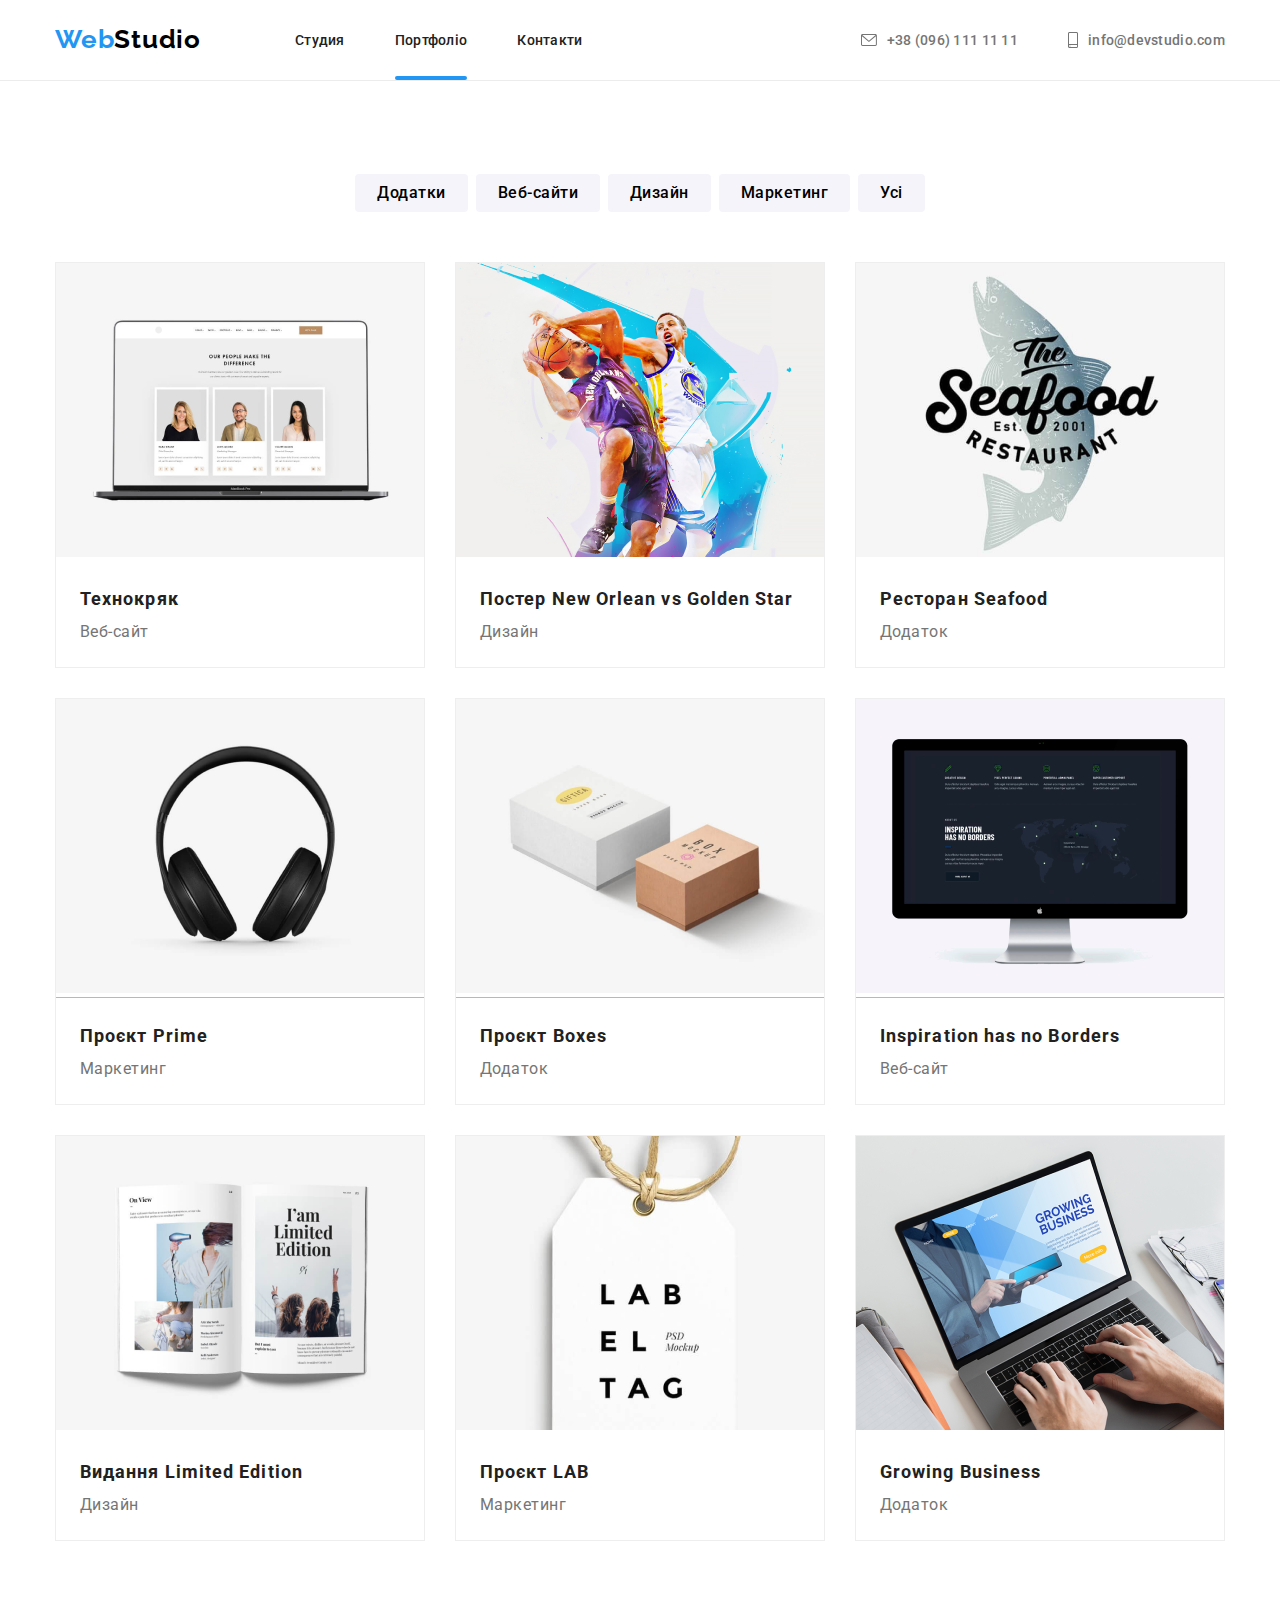
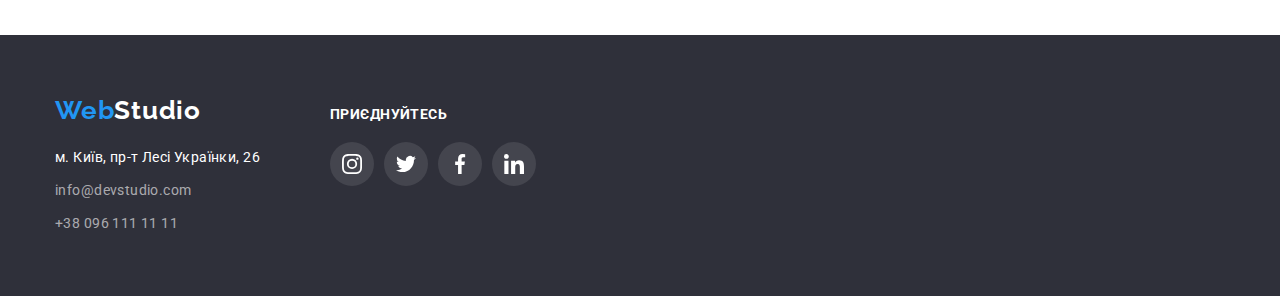
==== commit 660c3e3a: "transition" ====
--- a/portfolio.html
+++ b/portfolio.html
@@ -30,10 +30,14 @@
         >
         <ul class="list">
           <li class="item">
-            <a class="choice card" href="./index.html">Студия</a>
+            <a class="choice" href="./index.html">Студия</a>
           </li>
-          <li class="item"><a class="choice card" href="">Портфоліо</a></li>
-          <li class="item"><a class="choice card" href="">Контакти</a></li>
+          <li class="item">
+            <a class="choice card" href="">Портфоліо</a>
+          </li>
+          <li class="item">
+            <a class="choice" href="">Контакти</a>
+          </li>
         </ul>
         <div class="info">
           <a class="contact" href="tel:+380961111111">
--- a/styles/portfolio.css
+++ b/styles/portfolio.css
@@ -11,6 +11,18 @@
     margin: 0;
     padding: 0;
 }
+
+html {
+    box-sizing: border-box;
+  }
+  *,
+  *::before,
+  *::after {
+    box-sizing: inherit;
+  }
+body {
+    padding-top: 80px;
+}
 /* УТИЛИТЫ  */
 :root {
     --blue:#2196F3;
@@ -33,7 +45,15 @@
 
 /* HEADER-ШАПКА !!! */
 .page-header {
+    position: fixed;
+    top: 0;
+    left: 0;
+
+    min-height: 80px;
+    width: 100%;
+
     border-bottom: 1px solid #ECECEC;
+    background-color: var(--white);
 }
 
 
@@ -76,25 +96,10 @@
     text-decoration: none;
     color: #212121;
 
-    transition: 250ms cubic-bezier(0.4, 0, 0.2, 1); 
-}
-
-
-/* .card:hover::after {
-    position: absolute;
-    left: 0;
-    bottom: 0; 
-    
-    content: '';
-    width: 100%;
-    height: 4px;
-    background-position: center;
-    background-repeat: no-repeat;
-    background-image: url(../images/icon/svg/dash_blue.svg);
-
-    border-radius: 2px;
-    background-color: currentColor;
-} */
+    transition: color 250ms cubic-bezier(0.4, 0, 0.2, 1); 
+}
+
+
 .item {
     position: relative;
 }
@@ -111,12 +116,6 @@
 
     background-color: var(--blue);
     border-radius: 2px;
-
-    transform: scale(0);
-    transition: 250ms cubic-bezier(0.4, 0, 0.2, 1);
-}
-.card:hover::after {
-    transform: scale(1);
 }
 
 
@@ -234,7 +233,6 @@
     color: var(--white);
     box-shadow: 0px 3px 1px rgba(0, 0, 0, 0.1), 0px 1px 2px rgba(0, 0, 0, 0.08), 0px 2px 2px rgba(0, 0, 0, 0.12);
     background-color: var(--blue);
-   
 }
 
 
@@ -254,7 +252,7 @@
 
 .but {
     padding-top: 6px;
-    padding-bottom: 6px;
+    padding-bottom: 6px;    
     padding-left: 22px;
     padding-right: 22px;
 
@@ -269,14 +267,12 @@
     background: #F5F4FA;
     cursor: pointer;
 
-    transition: 250ms cubic-bezier(0.4, 0, 0.2, 1);
+    transition: color 250ms cubic-bezier(0.4, 0, 0.2, 1), box-shadow 250ms cubic-bezier(0.4, 0, 0.2, 1), background-color 250ms cubic-bezier(0.4, 0, 0.2, 1);
 }
 /* КНОПКИ END*/
 
+
 /* 9 ФОТО ,НАЗВАНИЕ */
-
-
-
 .relativ_thumb {
     position: relative;
     overflow: hidden;
@@ -285,9 +281,8 @@
 
 .item_photo:hover .overlay {
     transform: translateY(0);
-
-    /* transform: scale(1); */
-}
+}
+
 
 .overlay {
     position: absolute;
@@ -301,19 +296,17 @@
     font-size: 18px;
     line-height: 1.55;
     letter-spacing: 0.03em;
-
+    
     background-color: rgba(33, 150, 243, 0.9);
     color: var(--white);
-
-    transition:transform 1500ms cubic-bezier(0.4, 0, 0.2, 1);
+    
     transform: translateY(100%);
-    /* transform: scale(0); */
+    transition: transform 250ms cubic-bezier(0.4, 0, 0.2, 1);
 }
     
 
 .item_photo:nth-last-child(-n + 3) {
     margin-bottom: 0;
-
 }
 
 
@@ -328,8 +321,11 @@
 
 .item_photo {
     width:calc((100% - 60px) / 3);
+    
     background: var(--white);
-    border: 1px solid #EEEEEE;    
+    border: 1px solid #EEEEEE; 
+    
+    transition: box-shadow 250ms cubic-bezier(0.4, 0, 0.2, 1), color 250ms cubic-bezier(0.4, 0, 0.2, 1);
 }
 
 
@@ -468,6 +464,7 @@
     border-radius: 50%;
     background-color: #FFFFFF1A;
 
+    transition: fill 250ms cubic-bezier(0.4, 0, 0.2, 1), background-color 250ms cubic-bezier(0.4, 0, 0.2, 1);
 }
 
 
@@ -491,8 +488,6 @@
     margin-right: 10px;
 }
 
-.iconn:hover .icons {
-    transition: 250ms;
-}
-
-
+
+
+
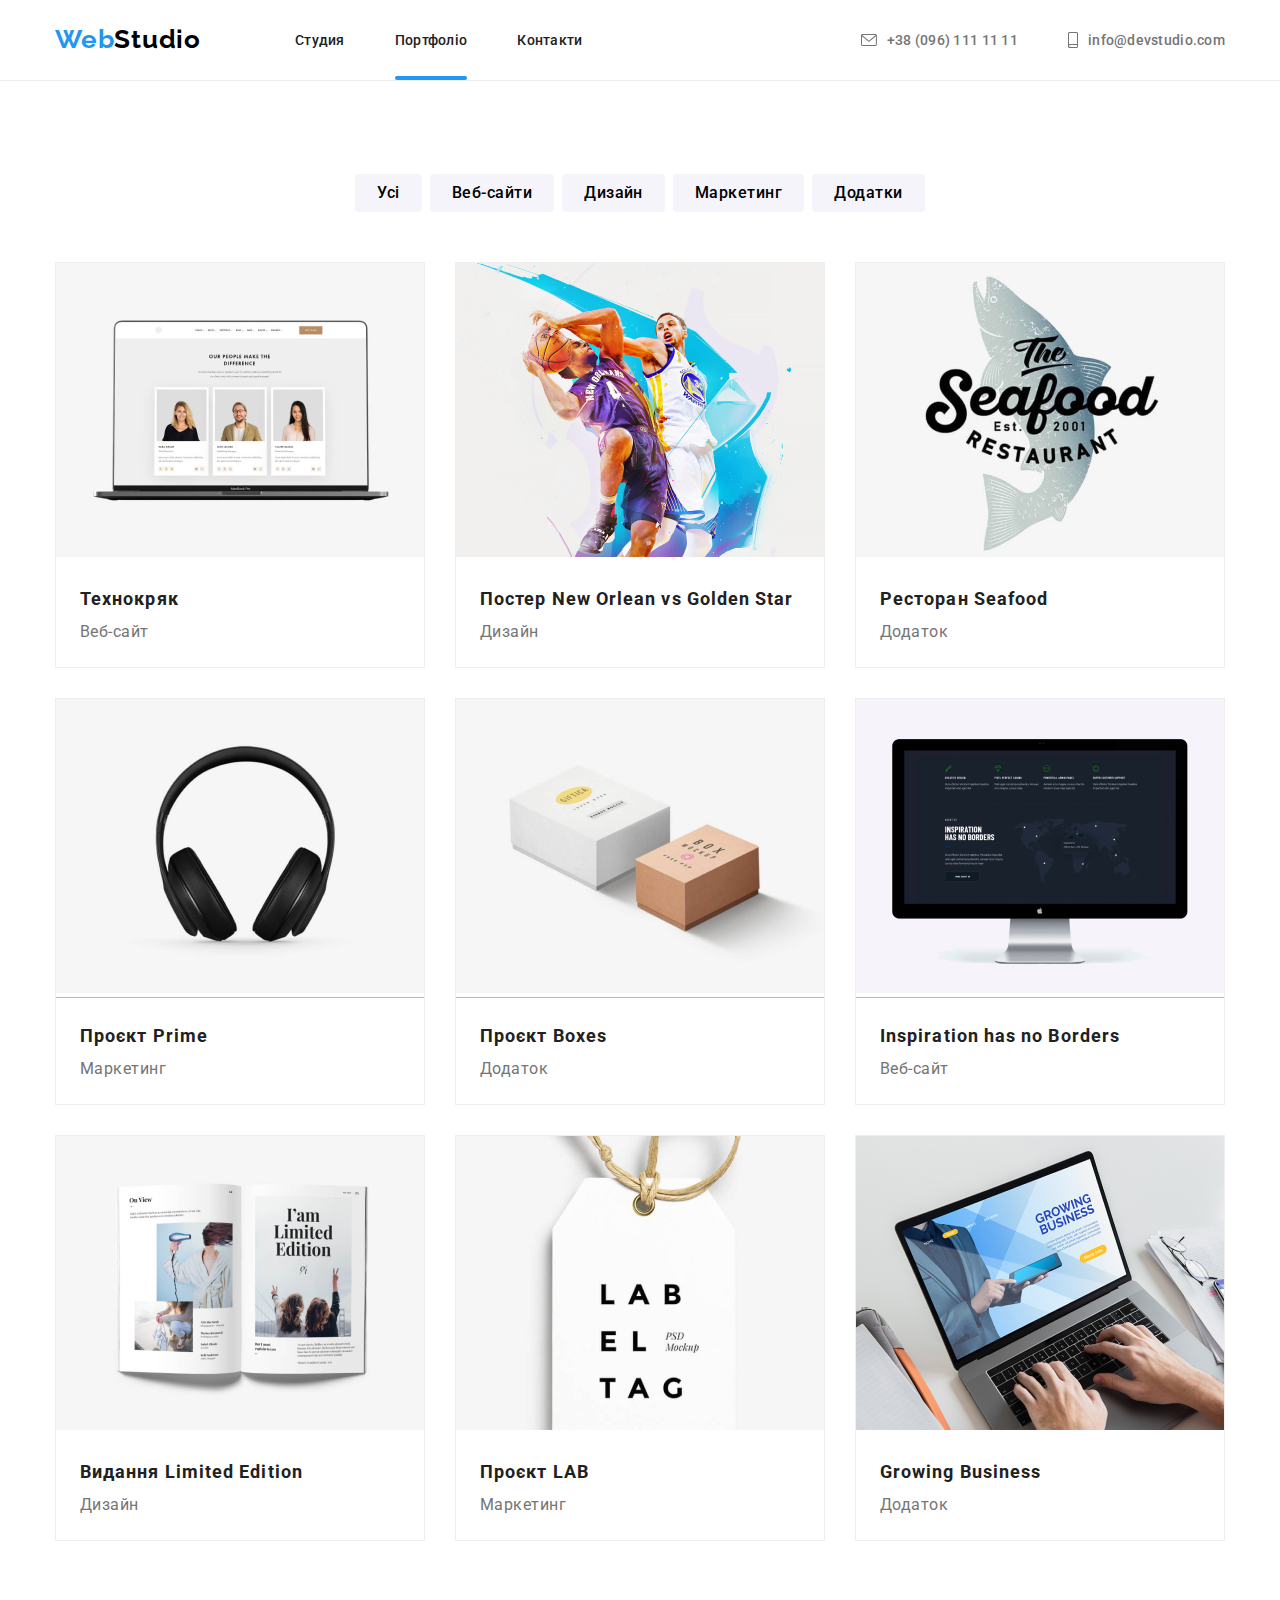
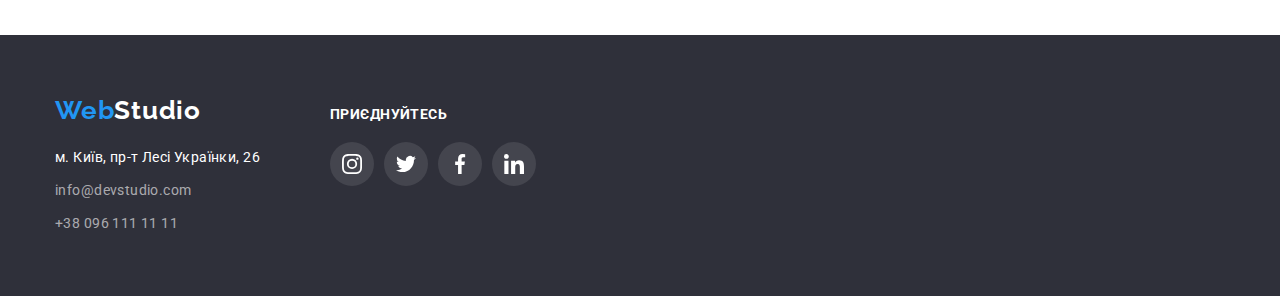
==== commit 2961be4a: "transition:modal" ====
--- a/portfolio.html
+++ b/portfolio.html
@@ -65,19 +65,19 @@
         <div class="container cont_main">
           <ul class="list-1">
             <li class="knopki">
+              <button type="button" class="but">Усі</button>
+            </li>
+            <li class="knopki">
+              <button type="button" class="but">Веб-сайти</button>
+            </li>
+            <li class="knopki">
+              <button type="button" class="but">Дизайн</button>
+            </li>
+            <li class="knopki">
+              <button type="button" class="but">Маркетинг</button>
+            </li>
+            <li class="knopki">
               <button type="button" class="but">Додатки</button>
-            </li>
-            <li class="knopki">
-              <button type="button" class="but">Веб-сайти</button>
-            </li>
-            <li class="knopki">
-              <button type="button" class="but">Дизайн</button>
-            </li>
-            <li class="knopki">
-              <button type="button" class="but">Маркетинг</button>
-            </li>
-            <li class="knopki">
-              <button type="button" class="but">Усі</button>
             </li>
           </ul>
           <!-- Перечень фото с обьяснением-->
--- a/styles/portfolio.css
+++ b/styles/portfolio.css
@@ -52,6 +52,8 @@
     min-height: 80px;
     width: 100%;
 
+    z-index: 100;
+
     border-bottom: 1px solid #ECECEC;
     background-color: var(--white);
 }
@@ -464,7 +466,7 @@
     border-radius: 50%;
     background-color: #FFFFFF1A;
 
-    transition: fill 250ms cubic-bezier(0.4, 0, 0.2, 1), background-color 250ms cubic-bezier(0.4, 0, 0.2, 1);
+    transition: background-color 250ms cubic-bezier(0.4, 0, 0.2, 1);
 }
 
 
@@ -474,11 +476,6 @@
 }
 
 
-.svg_4 {
-    fill: #AFB1B8; 
-} 
-
-
 .svg_4:hover {
     fill: var(--white);
 }
